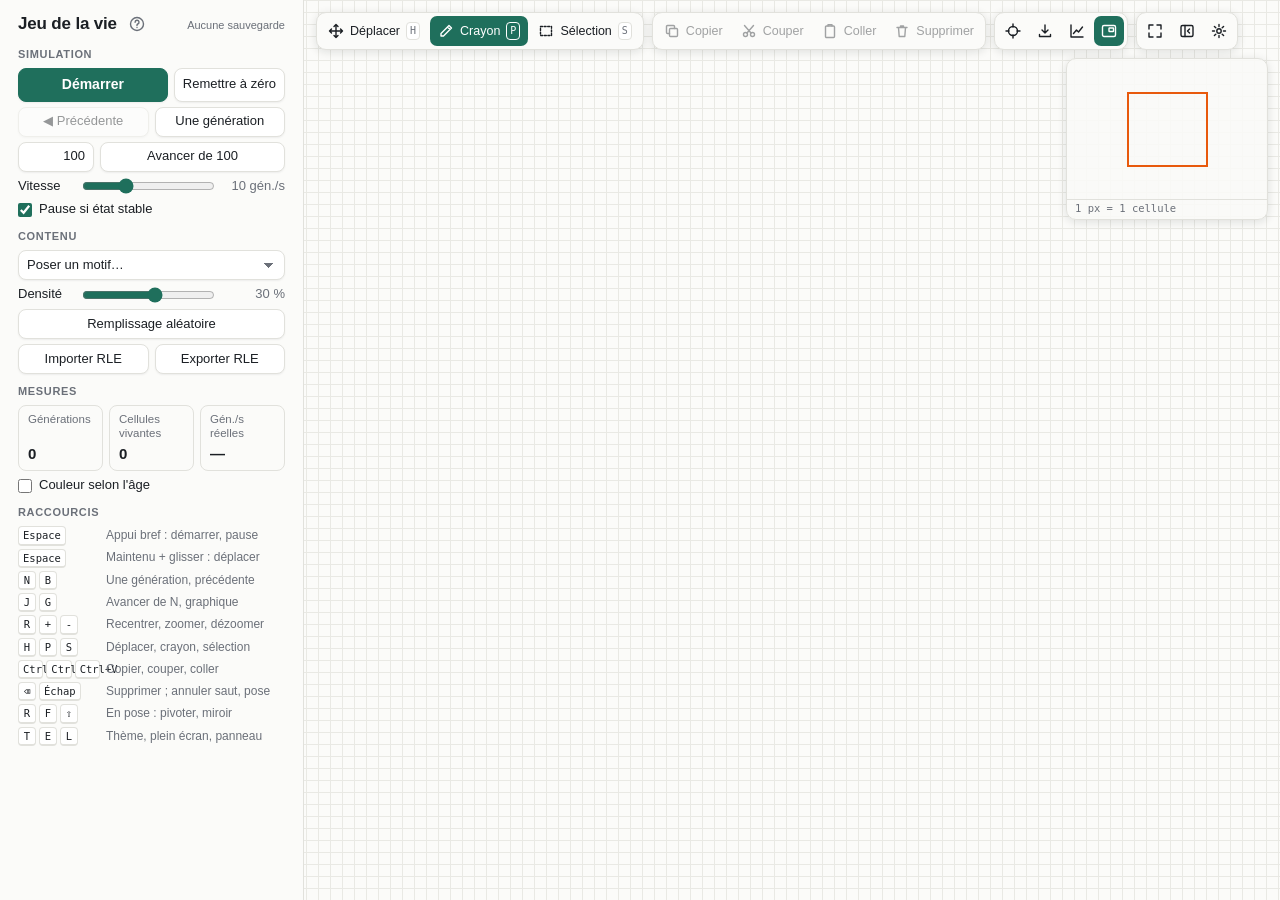
==== index.html @ c96a095a "Add files via upload" ====
<!DOCTYPE html>
<html lang="fr">
<head>
  <meta charset="utf-8">
  <meta name="viewport" content="width=device-width, initial-scale=1">
  <title>Jeu de la vie</title>
  <link rel="stylesheet" href="style.css">
  <script>
    // Thème du système avant le premier affichage ; app.js applique ensuite la préférence choisie
    document.documentElement.dataset.theme = window.matchMedia && window.matchMedia('(prefers-color-scheme: dark)').matches ? 'dark' : 'light';
  </script>
</head>
<body>
  <div class="app">
    <aside class="panel" aria-label="Panneau de contrôle">
      <header class="brand">
        <h1>Jeu de la vie</h1>
        <button id="rules-toggle" class="rules-toggle" type="button" data-action="rules" aria-expanded="false" aria-controls="rules-menu" aria-label="Règles du jeu">
          <svg viewBox="0 0 16 16" aria-hidden="true"><circle cx="8" cy="8" r="6.5"/><path d="M6.1 6.2a1.95 1.95 0 1 1 2.7 1.8c-.5.2-.8.6-.8 1.1v.5"/><path d="M8 11.4v.2"/></svg>
          <span class="rules-toggle-label">Règles du jeu</span>
        </button>
        <span id="save-indicator" class="save-indicator" aria-live="polite"></span>
      </header>

      <section class="group" aria-labelledby="h-simulation">
        <h2 id="h-simulation">Simulation</h2>
        <div class="row row-play">
          <button id="play" class="btn btn-primary" type="button" data-action="play">Démarrer</button>
          <button id="reset" class="btn" type="button">Remettre à zéro</button>
        </div>
        <div class="row">
          <button id="back" class="btn" type="button" data-action="back" aria-label="Génération précédente">◀ Précédente</button>
          <button id="step" class="btn" type="button" data-action="step">Une génération</button>
        </div>
        <div class="jump" id="jump-form">
          <label class="visually-hidden" for="jump-n">Nombre de générations N, de 1 à 10 000</label>
          <input id="jump-n" class="input" type="text" inputmode="numeric" value="100" maxlength="6" autocomplete="off" spellcheck="false" title="N : entier de 1 à 10 000">
          <button id="jump" class="btn" type="button" data-action="jump">Avancer de 100</button>
        </div>
        <div class="jump" id="jump-progress" hidden>
          <div class="progress" role="progressbar" aria-label="Progression du saut" aria-valuemin="0" aria-valuemax="100" aria-valuenow="0">
            <span id="jump-text" class="progress-text">génération 0 / 100</span>
            <span class="progress-track"><span id="jump-bar" class="progress-fill"></span></span>
          </div>
          <button id="jump-cancel" class="btn" type="button" data-action="jump-cancel">Annuler</button>
        </div>
        <div class="field">
          <label for="speed">Vitesse</label>
          <input id="speed" type="range" min="1" max="30" step="1" value="10">
          <output id="speed-value" for="speed">10 gén./s</output>
        </div>
        <label class="check"><input id="auto-pause" type="checkbox" checked> Pause si état stable</label>
      </section>

      <section class="group" aria-labelledby="h-contenu">
        <h2 id="h-contenu">Contenu</h2>
        <label class="visually-hidden" for="pattern">Motif prédéfini</label>
        <select id="pattern" class="select">
          <option value="">Poser un motif…</option>
        </select>
        <div class="field">
          <label for="density" title="Densité du remplissage aléatoire">Densité</label>
          <input id="density" type="range" min="5" max="50" step="1" value="30">
          <output id="density-value" for="density">30 %</output>
        </div>
        <button id="random" class="btn" type="button">Remplissage aléatoire</button>
        <div class="row">
          <button id="rle-import" class="btn" type="button">Importer RLE</button>
          <button id="rle-export" class="btn" type="button">Exporter RLE</button>
        </div>
      </section>

      <section class="group" aria-labelledby="h-mesures">
        <h2 id="h-mesures">Mesures</h2>
        <dl class="stats">
          <div><dt>Générations</dt><dd id="stat-generation">0</dd></div>
          <div><dt>Cellules vivantes</dt><dd id="stat-live">0</dd></div>
          <div><dt>Gén./s réelles</dt><dd id="stat-rate">—</dd></div>
        </dl>
        <label class="check"><input id="age-colors" type="checkbox"> Couleur selon l'âge</label>
      </section>

      <section class="group help" aria-labelledby="h-aide">
        <h2 id="h-aide">Raccourcis</h2>
        <ul class="keys">
          <li><span class="k"><kbd>Espace</kbd></span><span>Appui bref : démarrer, pause</span></li>
          <li><span class="k"><kbd>Espace</kbd></span><span>Maintenu + glisser : déplacer</span></li>
          <li><span class="k"><kbd>N</kbd> <kbd>B</kbd></span><span>Une génération, précédente</span></li>
          <li><span class="k"><kbd>J</kbd> <kbd>G</kbd></span><span>Avancer de N, graphique</span></li>
          <li><span class="k"><kbd>R</kbd> <kbd>+</kbd> <kbd>-</kbd></span><span>Recentrer, zoomer, dézoomer</span></li>
          <li><span class="k"><kbd>H</kbd> <kbd>P</kbd> <kbd>S</kbd></span><span>Déplacer, crayon, sélection</span></li>
          <li><span class="k"><kbd class="cmd">⌘C</kbd> <kbd class="cmd">⌘X</kbd> <kbd class="cmd">⌘V</kbd></span><span>Copier, couper, coller</span></li>
          <li><span class="k"><kbd>⌫</kbd> <kbd>Échap</kbd></span><span>Supprimer ; annuler saut, pose</span></li>
          <li><span class="k"><kbd>R</kbd> <kbd>F</kbd> <kbd>⇧</kbd></span><span>En pose : pivoter, miroir</span></li>
          <li><span class="k"><kbd>T</kbd> <kbd>E</kbd> <kbd>L</kbd></span><span>Thème, plein écran, panneau</span></li>
        </ul>
      </section>
    </aside>

    <main class="stage" id="stage">
      <canvas id="board" aria-label="Grille du jeu de la vie"></canvas>
      <canvas id="overlay" aria-hidden="true"></canvas>

      <div class="hud">
        <div class="toolbar" role="toolbar" aria-label="Outils d'édition">
          <div class="tool-group" role="group" aria-label="Outil actif">
            <button class="tool" type="button" data-tool="move" data-action="tool-move" aria-pressed="false">
              <svg viewBox="0 0 16 16" aria-hidden="true"><path d="M8 1.5v13M1.5 8h13M8 1.5 6 3.5M8 1.5l2 2M8 14.5l-2-2M8 14.5l2-2M1.5 8l2-2M1.5 8l2 2M14.5 8l-2-2M14.5 8l-2 2"/></svg>
              <span>Déplacer</span><kbd>H</kbd>
            </button>
            <button class="tool" type="button" data-tool="pencil" data-action="tool-pencil" aria-pressed="true">
              <svg viewBox="0 0 16 16" aria-hidden="true"><path d="M11 2.5 13.5 5 5.5 13H3v-2.5zM9.5 4 12 6.5"/></svg>
              <span>Crayon</span><kbd>P</kbd>
            </button>
            <button class="tool" type="button" data-tool="select" data-action="tool-select" aria-pressed="false">
              <svg viewBox="0 0 16 16" aria-hidden="true"><rect x="2.5" y="3.5" width="11" height="9" stroke-dasharray="2 1.6"/></svg>
              <span>Sélection</span><kbd>S</kbd>
            </button>
          </div>
          <div class="tool-group" role="group" aria-label="Sélection et presse-papiers">
            <button id="copy" class="tool" type="button" data-action="copy" aria-disabled="true">
              <svg viewBox="0 0 16 16" aria-hidden="true"><rect x="5.5" y="5.5" width="8" height="8" rx="1"/><path d="M10.5 5.5v-2a1 1 0 0 0-1-1h-6a1 1 0 0 0-1 1v6a1 1 0 0 0 1 1h2"/></svg>
              <span>Copier</span>
            </button>
            <button id="cut" class="tool" type="button" data-action="cut" aria-disabled="true">
              <svg viewBox="0 0 16 16" aria-hidden="true"><circle cx="4.5" cy="11.5" r="2"/><circle cx="11.5" cy="11.5" r="2"/><path d="M6 10 12.5 2.5M10 10 3.5 2.5"/></svg>
              <span>Couper</span>
            </button>
            <button id="paste" class="tool" type="button" data-action="paste" aria-disabled="true">
              <svg viewBox="0 0 16 16" aria-hidden="true"><rect x="3.5" y="3" width="9" height="11.5" rx="1"/><path d="M6 3V1.8h4V3"/></svg>
              <span>Coller</span>
            </button>
            <button id="delete" class="tool" type="button" data-action="delete" aria-disabled="true">
              <svg viewBox="0 0 16 16" aria-hidden="true"><path d="M3 4.5h10M6.5 4.5V3h3v1.5M4.5 4.5l.7 9h5.6l.7-9"/></svg>
              <span>Supprimer</span>
            </button>
          </div>
          <div class="tool-group" role="group" aria-label="Vue">
            <button id="recenter" class="tool icon" type="button" data-action="recenter" aria-label="Recentrer sur les cellules vivantes">
              <svg viewBox="0 0 16 16" aria-hidden="true"><circle cx="8" cy="8" r="4.5"/><path d="M8 1v3M8 12v3M1 8h3M12 8h3"/></svg>
            </button>
            <button id="export" class="tool icon" type="button" data-action="export" aria-label="Enregistrer l'image de la grille (PNG)">
              <svg viewBox="0 0 16 16" aria-hidden="true"><path d="M8 2v8M5 7l3 3 3-3M2.5 11.5v2h11v-2"/></svg>
            </button>
            <button id="chart-toggle" class="tool icon" type="button" data-action="chart" aria-pressed="false" aria-label="Afficher le graphique">
              <svg viewBox="0 0 16 16" aria-hidden="true"><path d="M2 2v12h12M4.5 10.5 7.5 7l2 2 4-5"/></svg>
            </button>
            <button id="minimap-toggle" class="tool icon" type="button" data-action="minimap" aria-pressed="true" aria-label="Masquer la mini-carte">
              <svg viewBox="0 0 16 16" aria-hidden="true"><rect x="1.5" y="2.5" width="13" height="11" rx="1.5"/><rect x="8" y="5" width="4.5" height="3.5" rx="0.5"/></svg>
            </button>
          </div>
          <div class="tool-group" role="group" aria-label="Fenêtre">
            <button id="fullscreen-toggle" class="tool icon" type="button" data-action="fullscreen" aria-pressed="false" aria-label="Plein écran">
              <svg viewBox="0 0 16 16" aria-hidden="true"><path d="M2 6V2h4M10 2h4v4M14 10v4h-4M6 14H2v-4"/></svg>
            </button>
            <button id="panel-toggle" class="tool icon" type="button" data-action="panel" aria-pressed="false" aria-label="Replier le panneau">
              <svg viewBox="0 0 16 16" aria-hidden="true"><rect x="2" y="2.5" width="12" height="11" rx="1.5"/><path d="M6 2.5v11M10.5 6 8.5 8l2 2"/></svg>
            </button>
            <button id="settings-open" class="tool icon" type="button" data-action="settings" aria-label="Réglages">
              <svg viewBox="0 0 16 16" aria-hidden="true"><circle cx="8" cy="8" r="2.2"/><path d="M8 1.5v2M8 12.5v2M1.5 8h2M12.5 8h2M3.4 3.4l1.4 1.4M11.2 11.2l1.4 1.4M3.4 12.6l1.4-1.4M11.2 4.8l1.4-1.4"/></svg>
            </button>
          </div>
        </div>

        <div class="placebar" id="placebar" role="toolbar" aria-label="Pose" hidden>
          <span class="placebar-label">Pose : <strong id="place-name"></strong><span class="placebar-hint"> · clic pour poser</span></span>
          <button id="rotate-cw" class="tool icon" type="button" data-action="rotate-cw" aria-label="Rotation horaire">
            <svg viewBox="0 0 16 16" aria-hidden="true"><path d="M12.5 8a4.5 4.5 0 1 1-1.3-3.2M12.5 2.3v2.9H9.6"/></svg>
          </button>
          <button id="rotate-ccw" class="tool icon" type="button" data-action="rotate-ccw" aria-label="Rotation antihoraire">
            <svg viewBox="0 0 16 16" aria-hidden="true"><path d="M3.5 8a4.5 4.5 0 1 0 1.3-3.2M3.5 2.3v2.9h2.9"/></svg>
          </button>
          <button id="mirror-h" class="tool icon" type="button" data-action="mirror-h" aria-label="Miroir horizontal, gauche ↔ droite">
            <svg viewBox="0 0 16 16" aria-hidden="true"><path d="M8 1.5v13M6 4 2.5 8 6 12zM10 4l3.5 4-3.5 4z"/></svg>
          </button>
          <button id="mirror-v" class="tool icon" type="button" data-action="mirror-v" aria-label="Miroir vertical, haut ↔ bas">
            <svg viewBox="0 0 16 16" aria-hidden="true"><path d="M1.5 8h13M4 6l4-3.5L12 6zM4 10l4 3.5 4-3.5z"/></svg>
          </button>
          <button id="place-done" class="tool" type="button" data-action="place-done"><span>Terminer</span><kbd>Échap</kbd></button>
        </div>
      </div>

      <button id="panel-handle" class="panel-handle" type="button" data-action="panel-handle" aria-label="Déplier le panneau" hidden>
        <svg viewBox="0 0 16 16" aria-hidden="true"><path d="M6 3.5 10.5 8 6 12.5"/></svg>
      </button>
      <!-- Mini-carte : canvas séparé de la grille ; un clic centre la vue, un glisser la déplace -->
      <div id="minimap" class="minimap" role="group" aria-label="Mini-carte : vue d'ensemble de la grille">
        <canvas id="minimap-canvas" aria-hidden="true"></canvas>
        <span id="minimap-scale" class="minimap-scale"></span>
      </div>
      <div id="coords" class="coords" aria-hidden="true"></div>
      <div id="age-legend" class="legend" aria-label="Légende : âge des cellules en générations" hidden>
        <span class="legend-title">Âge</span>
        <span class="legend-item"><i style="background: var(--age-1)"></i>1</span>
        <span class="legend-item"><i style="background: var(--age-2)"></i>2–3</span>
        <span class="legend-item"><i style="background: var(--age-3)"></i>4–10</span>
        <span class="legend-item"><i style="background: var(--age-4)"></i>11–50</span>
        <span class="legend-item"><i style="background: var(--age-5)"></i>&gt;&nbsp;50</span>
      </div>
      <div id="chart" class="chart" role="figure" aria-label="Graphique de la population" hidden>
        <div class="chart-head">
          <span class="chart-title">Population</span>
          <span>actuelle <strong id="chart-current">0</strong> · max <strong id="chart-max">0</strong></span>
        </div>
        <canvas id="chart-canvas" aria-hidden="true"></canvas>
        <div class="chart-foot">
          <span id="chart-range">génération 0</span>
          <span id="chart-note" class="chart-note"></span>
        </div>
      </div>
      <div id="toast" class="toast" role="status" aria-live="polite" hidden></div>
    </main>
  </div>

  <!-- Règles du jeu : menu déroulant ouvert par le bouton « ? » du panneau ; la simulation continue derrière -->
  <section id="rules-menu" class="rules-menu" aria-labelledby="rules-title" tabindex="-1" hidden>
    <header class="rules-head">
      <h2 id="rules-title">Règles du jeu</h2>
      <button id="rules-close" class="dialog-close" type="button" aria-label="Fermer les règles du jeu" title="Fermer (Échap)">×</button>
    </header>
    <p>Le jeu de la vie est un « jeu à zéro joueur » imaginé en 1970 par le mathématicien britannique John Horton Conway : on choisit une configuration de départ, puis on la regarde évoluer, sans plus intervenir.</p>
    <h3>La grille</h3>
    <ul>
      <li>Chaque case, ou <strong>cellule</strong>, est vivante ou morte. Ici, la grille est sans limite.</li>
      <li>Chaque cellule a <strong>huit voisines</strong> : les cases qui la touchent par un côté ou par un coin.</li>
    </ul>
    <h3>À chaque génération</h3>
    <p>Toutes les cellules changent en même temps, selon le nombre de leurs voisines vivantes :</p>
    <ol>
      <li><strong>Naissance</strong> : une cellule morte qui a exactement 3 voisines vivantes devient vivante.</li>
      <li><strong>Survie</strong> : une cellule vivante qui a 2 ou 3 voisines vivantes reste vivante.</li>
      <li><strong>Mort</strong> : dans tous les autres cas, la cellule meurt ou reste morte, par isolement (0 ou 1 voisine) ou par surpopulation (4 voisines ou plus).</li>
    </ol>
    <p>On note cette règle <strong>B3/S23</strong> : naissance (<em>birth</em>) avec 3 voisines, survie avec 2 ou 3. C'est la seule acceptée à l'import RLE.</p>
    <h3>Ce que l'on observe</h3>
    <ul>
      <li><strong>Structures stables</strong> : le bloc, carré de 2 × 2, ne change jamais.</li>
      <li><strong>Oscillateurs</strong> : le clignotant, trois cellules en ligne, alterne entre deux formes ; le pulsar revient à sa forme toutes les 3 générations.</li>
      <li><strong>Vaisseaux</strong> : le planeur se reconstitue une case plus loin en diagonale toutes les 4 générations.</li>
      <li><strong>Canons</strong> : le canon à planeurs de Gosper émet un nouveau planeur toutes les 30 générations, sans fin.</li>
    </ul>
    <h3>Pour aller plus loin</h3>
    <ul class="rules-links">
      <li><a href="https://fr.wikipedia.org/wiki/Jeu_de_la_vie" target="_blank" rel="noopener noreferrer">Jeu de la vie, sur Wikipédia</a><span class="visually-hidden"> (nouvel onglet)</span></li>
      <li><a href="https://en.wikipedia.org/wiki/Conway%27s_Game_of_Life" target="_blank" rel="noopener noreferrer" hreflang="en">Conway's Game of Life, sur Wikipédia en anglais</a><span class="visually-hidden"> (nouvel onglet)</span></li>
    </ul>
  </section>

  <!-- Légende des boutons (une seule à la fois), remplie et placée par app.js -->
  <div id="tooltip" class="tooltip" role="tooltip" hidden></div>

  <dialog id="settings-dialog" class="dialog" aria-labelledby="settings-title">
    <form method="dialog" class="dialog-inner">
      <header class="dialog-head">
        <h2 id="settings-title">Réglages</h2>
        <button class="dialog-close" value="close" aria-label="Fermer" title="Fermer (Échap)">×</button>
      </header>
      <fieldset class="setting">
        <legend>Thème</legend>
        <div class="segmented" role="radiogroup" aria-label="Thème">
          <label><input type="radio" name="theme" value="auto"> Auto</label>
          <label><input type="radio" name="theme" value="light"> Clair</label>
          <label><input type="radio" name="theme" value="dark"> Sombre</label>
        </div>
        <p class="dialog-hint">Auto suit le réglage clair ou sombre du Mac. Raccourci : T.</p>
      </fieldset>
      <fieldset class="setting">
        <legend>Sauvegarde automatique</legend>
        <p id="settings-save-status" class="save-status"></p>
        <p class="dialog-hint">La grille, la vue et les réglages sont enregistrés dans ce navigateur et retrouvés à la prochaine ouverture. Le compteur, l'historique, le graphique, la sélection et le presse-papiers ne le sont pas.</p>
        <div class="dialog-actions start" id="forget-row">
          <button id="forget-save" class="btn" type="button">Oublier la sauvegarde</button>
        </div>
        <div class="confirm" id="forget-confirm" hidden>
          <span>Supprimer la sauvegarde ? La grille et les réglages en cours ne changent pas.</span>
          <span class="confirm-actions">
            <button id="forget-no" class="btn" type="button">Annuler</button>
            <button id="forget-yes" class="btn btn-danger" type="button">Oublier</button>
          </span>
        </div>
      </fieldset>
    </form>
  </dialog>

  <dialog id="rle-dialog" class="dialog" aria-labelledby="rle-title">
    <form method="dialog" class="dialog-inner">
      <header class="dialog-head">
        <h2 id="rle-title">Importer un motif RLE</h2>
        <button class="dialog-close" value="close" aria-label="Fermer" title="Fermer (Échap)">×</button>
      </header>
      <section id="rle-import-pane">
        <p class="dialog-hint">Collez un motif au format RLE, par exemple copié depuis LifeWiki. Seule la règle B3/S23 est acceptée.</p>
        <label class="visually-hidden" for="rle-input">Texte RLE à importer</label>
        <textarea id="rle-input" rows="10" spellcheck="false" autocomplete="off" placeholder="x = 3, y = 3, rule = B3/S23&#10;bo$2bo$3o!"></textarea>
        <p id="rle-error" class="dialog-error" role="alert"></p>
        <div class="dialog-actions">
          <button id="rle-import-btn" class="btn btn-primary" type="button">Importer</button>
        </div>
      </section>
      <section id="rle-export-pane" hidden>
        <p id="rle-export-info" class="dialog-hint"></p>
        <label class="visually-hidden" for="rle-output">Texte RLE exporté</label>
        <textarea id="rle-output" rows="10" spellcheck="false" readonly></textarea>
        <p id="rle-copy-status" class="dialog-status" role="status"></p>
        <div class="dialog-actions">
          <button id="rle-copy" class="btn" type="button">Copier</button>
          <button id="rle-download" class="btn btn-primary" type="button">Télécharger .rle</button>
        </div>
      </section>
    </form>
  </dialog>

  <!-- Scripts classiques (pas de modules) : fonctionne en ouvrant le fichier directement -->
  <script src="src/engine.js"></script>
  <script src="src/patterns.js"></script>
  <script src="src/camera.js"></script>
  <script src="src/transform.js"></script>
  <script src="src/rle.js"></script>
  <script src="src/tools.js"></script>
  <script src="src/ages.js"></script>
  <script src="src/history.js"></script>
  <script src="src/detection.js"></script>
  <script src="src/sampling.js"></script>
  <script src="src/theme.js"></script>
  <script src="src/persistence.js"></script>
  <script src="src/saveScheduler.js"></script>
  <script src="src/fullscreen.js"></script>
  <script src="src/controller.js"></script>
  <script src="src/renderer.js"></script>
  <script src="src/minimap.js"></script>
  <script src="src/tooltips.js"></script>
  <script src="src/touch.js"></script>
  <script src="src/app.js"></script>
</body>
</html>
---- style.css ----
/* Thème clair par défaut ; voir :root[data-theme="dark"] plus bas */
:root {
  color-scheme: light dark;
  --bg: #efefeb;
  --panel: #fbfbf9;
  --text: #1b1f24;
  --muted: #6b7079;
  --border: #e1e1dc;
  --btn: #ffffff;
  --btn-hover: #f2f2ee;
  --accent: #1f6f5c;
  --accent-hover: #195c4c;
  --accent-text: #ffffff;
  --focus: #2f8f76;
  --danger: #b42318;
  /* Couleurs du canvas, lues par app.js */
  --cell-dead: #fbfbf9;
  --cell-live: #1d2a33;
  --grid-line: #e9e9e4;
  --select: #1f6f5c;
  --select-text: #ffffff;
  --preview: #1f6f5c;
  /* Tranches d'âge : 1 | 2-3 | 4-10 | 11-50 | plus de 50 ; la plus ancienne reprend la couleur normale */
  --age-1: #f59f00;
  --age-2: #e8590c;
  --age-3: #d6336c;
  --age-4: #7048e8;
  --age-5: #1d2a33;
  --chart-line: #1f6f5c;
  --chart-fill: rgba(31, 111, 92, 0.16);
  --chart-axis: #d9d9d3;
  --shadow: 0 1px 2px rgba(20, 24, 28, 0.06);
  --float-shadow: 0 2px 10px rgba(20, 24, 28, 0.12);
  /* Mini-carte (cellules et rectangle de la vue lus par app.js) et légendes des boutons */
  --minimap-bg: rgba(251, 251, 249, 0.86);
  --minimap-cell: #1d2a33;
  --minimap-view: #e8590c;
  --tooltip-bg: #1b1f24;
  --tooltip-text: #f4f5f6;
  --tooltip-muted: #b4b9c0;
  --tooltip-border: #1b1f24;
  --tooltip-key: rgba(255, 255, 255, 0.12);
}

/* Thème sombre : choisi dans les Réglages, ou système sombre en mode Auto (attribut posé par la page) */
:root[data-theme="dark"] {
  color-scheme: dark;
  --bg: #0c0e11;
  --panel: #14171b;
  --text: #e6e8eb;
  --muted: #8d949e;
  --border: #252930;
  --btn: #1b1f25;
  --btn-hover: #22272e;
  --accent: #4fc79c;
  --accent-hover: #63d6ab;
  --accent-text: #08130f;
  --focus: #63d6ab;
  --danger: #f97066;
  --cell-dead: #0f1215;
  --cell-live: #7ee2bd;
  --grid-line: #1b1f25;
  --select: #f5c451;
  --select-text: #1b1f24;
  --preview: #f5c451;
  --age-1: #ffe066;
  --age-2: #ff922b;
  --age-3: #f06595;
  --age-4: #9775fa;
  --age-5: #7ee2bd;
  --chart-line: #4fc79c;
  --chart-fill: rgba(79, 199, 156, 0.18);
  --chart-axis: #2c3139;
  --shadow: none;
  --float-shadow: 0 2px 12px rgba(0, 0, 0, 0.45);
  --minimap-bg: rgba(20, 23, 27, 0.86);
  --minimap-cell: #7ee2bd;
  --minimap-view: #f5c451;
  --tooltip-bg: #2a2f37;
  --tooltip-text: #e6e8eb;
  --tooltip-muted: #9aa1ab;
  --tooltip-border: #3a404a;
  --tooltip-key: rgba(255, 255, 255, 0.08);
}

:root[data-theme="light"] { color-scheme: light; }

* { box-sizing: border-box; }

/* L'attribut hidden masque toujours, même sur un élément qui reçoit un display */
[hidden] { display: none !important; }

html, body {
  height: 100%;
  margin: 0;
}

body {
  background: var(--bg);
  color: var(--text);
  font: 14px/1.45 -apple-system, BlinkMacSystemFont, "Segoe UI", Roboto, sans-serif;
  -webkit-font-smoothing: antialiased;
  overflow: hidden;
}

.app {
  display: flex;
  height: 100vh;
  height: 100dvh;
}

/* Panneau de contrôle : tient sans défilement dans 760 px de haut */
.panel {
  flex: 0 0 304px;
  display: flex;
  flex-direction: column;
  gap: 10px;
  padding: 12px 18px;
  background: var(--panel);
  border-right: 1px solid var(--border);
  overflow-y: auto;
}

.brand {
  display: flex;
  align-items: baseline;
  justify-content: space-between;
  gap: 8px;
  min-width: 0;
}

/* Indicateur de sauvegarde, en très petit à côté du titre */
.save-indicator {
  font-size: 11px;
  color: var(--muted);
  white-space: nowrap;
  overflow: hidden;
  text-overflow: ellipsis;
}

.save-indicator.is-problem { color: var(--danger); }

/* Bouton « Règles du jeu », juste après le titre : icône seule dans le panneau étroit */
.rules-toggle {
  align-self: center;
  margin-right: auto;
  display: inline-flex;
  align-items: center;
  gap: 5px;
  height: 24px;
  padding: 0 4px;
  border: 0;
  border-radius: 6px;
  background: transparent;
  color: var(--muted);
  font: inherit;
  font-size: 12.5px;
  cursor: pointer;
  flex: none;
}

.rules-toggle:hover { background: var(--btn-hover); color: var(--text); }
.rules-toggle[aria-expanded="true"] { color: var(--accent); }
.rules-toggle:focus-visible { outline: 2px solid var(--focus); outline-offset: 2px; }

.rules-toggle svg {
  width: 16px;
  height: 16px;
  fill: none;
  stroke: currentColor;
  stroke-width: 1.4;
  stroke-linecap: round;
  stroke-linejoin: round;
}

.rules-toggle-label { display: none; }

/* Menu déroulant des règles : placé sous le bouton par app.js, défile s'il est plus haut que l'écran */
.rules-menu {
  position: fixed;
  left: 0;
  top: 0;
  z-index: 900;
  width: min(380px, calc(100vw - 12px));
  overflow-y: auto;
  padding: 12px 16px 14px;
  border: 1px solid var(--border);
  border-radius: 12px;
  background: var(--panel);
  color: var(--text);
  box-shadow: 0 12px 40px rgba(0, 0, 0, 0.25);
  font-size: 13px;
  line-height: 1.5;
  overscroll-behavior: contain;
}

.rules-menu[hidden] { display: none; }
.rules-menu:focus { outline: none; }

/* En-tête fixé en haut du menu : le bouton × reste visible quand on fait défiler les règles */
.rules-head {
  position: sticky;
  top: -12px;
  z-index: 1;
  display: flex;
  align-items: center;
  justify-content: space-between;
  margin: -12px 0 4px;
  padding-top: 12px;
  background: var(--panel);
}

.rules-head h2 {
  margin: 0;
  font-size: 16px;
  font-weight: 650;
}

.rules-menu h3 {
  margin: 12px 0 4px;
  font-size: 11px;
  font-weight: 600;
  letter-spacing: 0.06em;
  text-transform: uppercase;
  color: var(--muted);
}

.rules-menu p { margin: 4px 0; }
.rules-menu ul, .rules-menu ol { margin: 4px 0; padding-left: 20px; }
.rules-menu li { margin: 2px 0; }
.rules-menu a { color: var(--accent); }
.rules-links a::after { content: " ↗"; }

.brand h1 {
  margin: 0;
  font-size: 17px;
  font-weight: 650;
  letter-spacing: -0.01em;
}

.group {
  display: flex;
  flex-direction: column;
  gap: 5px;
}

.group h2 {
  margin: 0;
  font-size: 11px;
  font-weight: 600;
  letter-spacing: 0.06em;
  text-transform: uppercase;
  color: var(--muted);
}

.row {
  display: grid;
  grid-template-columns: 1fr 1fr;
  gap: 6px;
}

/* Démarrer prend la place restante à côté de « Remettre à zéro » */
.row-play { grid-template-columns: 1fr auto; }

.btn, .select, .input {
  width: 100%;
  min-height: 30px;
  padding: 4px 8px;
  border: 1px solid var(--border);
  border-radius: 8px;
  background: var(--btn);
  color: var(--text);
  font: inherit;
  font-size: 13px;
  box-shadow: var(--shadow);
  cursor: pointer;
  transition: background-color 0.12s, border-color 0.12s;
}

/* :where() ne compte pas dans la priorité : un bouton enfoncé survolé garde sa propre couleur */
.btn:hover:where(:not(:disabled):not([aria-disabled="true"])), .select:hover { background: var(--btn-hover); }
.btn:disabled, .btn[aria-disabled="true"] { opacity: 0.45; cursor: default; }

.btn-primary {
  min-height: 34px;
  background: var(--accent);
  border-color: var(--accent);
  color: var(--accent-text);
  font-weight: 600;
  font-size: 14px;
}

.btn-primary:hover:where(:not(:disabled):not([aria-disabled="true"])) { background: var(--accent-hover); }

/* Bouton en mode « Pause » : contour plutôt que plein */
#play[aria-pressed="true"] {
  background: transparent;
  color: var(--accent);
}

#play[aria-pressed="true"]:hover { background: var(--btn-hover); }

.btn:focus-visible, .select:focus-visible, .tool:focus-visible, input[type="range"]:focus-visible,
textarea:focus-visible, .input:focus-visible, .check input:focus-visible {
  outline: 2px solid var(--focus);
  outline-offset: 2px;
}

.select {
  appearance: none;
  -webkit-appearance: none;
  padding-right: 28px;
  background-image: linear-gradient(45deg, transparent 50%, var(--muted) 50%),
    linear-gradient(135deg, var(--muted) 50%, transparent 50%);
  background-position: calc(100% - 15px) 50%, calc(100% - 10px) 50%;
  background-size: 5px 5px;
  background-repeat: no-repeat;
}

/* Saut de N générations : champ N et bouton, ou progression et Annuler */
.jump {
  display: grid;
  grid-template-columns: 76px 1fr;
  gap: 6px;
}

#jump-progress { grid-template-columns: 1fr auto; align-items: center; }
.jump[hidden] { display: none; }

.input {
  cursor: text;
  text-align: right;
  font-variant-numeric: tabular-nums;
}

.progress {
  display: flex;
  flex-direction: column;
  gap: 3px;
  min-width: 0;
}

.progress-text {
  font-size: 12px;
  color: var(--muted);
  font-variant-numeric: tabular-nums;
  white-space: nowrap;
}

.progress-track {
  height: 5px;
  border-radius: 3px;
  background: var(--border);
  overflow: hidden;
}

.progress-fill {
  display: block;
  height: 100%;
  width: 0;
  background: var(--accent);
}

.check {
  display: flex;
  align-items: center;
  gap: 7px;
  font-size: 13px;
  cursor: pointer;
}

.check input {
  margin: 0;
  width: 14px;
  height: 14px;
  accent-color: var(--accent);
}

/* Réglage sur une ligne : libellé, curseur, valeur */
.field {
  display: grid;
  grid-template-columns: 56px 1fr 62px;
  align-items: center;
  gap: 8px;
  font-size: 13px;
}

.field output {
  color: var(--muted);
  text-align: right;
  font-variant-numeric: tabular-nums;
}

input[type="range"] {
  width: 100%;
  margin: 0;
  accent-color: var(--accent);
}

/* Mesures : trois tuiles côte à côte */
.stats {
  margin: 0;
  display: grid;
  grid-template-columns: repeat(3, 1fr);
  gap: 6px;
}

.stats div {
  display: flex;
  flex-direction: column;
  justify-content: space-between;
  gap: 2px;
  padding: 6px 9px;
  border: 1px solid var(--border);
  border-radius: 8px;
  min-width: 0;
}

.stats dt {
  color: var(--muted);
  font-size: 11.5px;
  line-height: 1.25;
}

.stats dd {
  margin: 0;
  font-size: 15px;
  font-weight: 600;
  font-variant-numeric: tabular-nums;
  overflow: hidden;
  text-overflow: ellipsis;
  white-space: nowrap;
}

/* Récapitulatif des raccourcis */
.keys {
  list-style: none;
  margin: 0;
  padding: 0;
  display: grid;
  gap: 3px;
  font-size: 12px;
  color: var(--muted);
}

.keys li {
  display: grid;
  grid-template-columns: 82px 1fr;
  align-items: center;
  gap: 6px;
}

.keys .k {
  display: flex;
  align-items: center;
  gap: 3px;
  white-space: nowrap;
}

kbd {
  display: inline-block;
  min-width: 18px;
  padding: 0 4px;
  border: 1px solid var(--border);
  border-bottom-width: 2px;
  border-radius: 4px;
  background: var(--btn);
  color: var(--text);
  font: 10.5px/1.55 ui-monospace, Menlo, monospace;
  text-align: center;
}

/* Panneau replié : la grille prend toute la largeur */
.app.panel-collapsed .panel { display: none; }

/* Poignée discrète pour rouvrir le panneau replié */
.panel-handle {
  position: absolute;
  left: 0;
  top: 50%;
  transform: translateY(-50%);
  width: 18px;
  height: 56px;
  padding: 0;
  border: 1px solid var(--border);
  border-left: 0;
  border-radius: 0 8px 8px 0;
  background: var(--panel);
  color: var(--muted);
  box-shadow: var(--float-shadow);
  cursor: pointer;
}

.panel-handle:hover { color: var(--text); }
.panel-handle[hidden] { display: none; }

.panel-handle svg {
  width: 14px;
  height: 14px;
  fill: none;
  stroke: currentColor;
  stroke-width: 1.6;
  stroke-linecap: round;
  stroke-linejoin: round;
}

/* Zone de dessin */
.stage {
  position: relative;
  flex: 1 1 auto;
  min-width: 0;
  overflow: hidden;
}

#board, #overlay {
  position: absolute;
  inset: 0;
  width: 100%;
  height: 100%;
  display: block;
}

#board {
  touch-action: none;
  user-select: none;
  -webkit-user-select: none;
  -webkit-touch-callout: none;
  cursor: crosshair;
}

/* Calque d'édition : ne reçoit aucun événement */
#overlay { pointer-events: none; }

/* Le curseur reflète l'outil effectif */
#board[data-cursor="move"] { cursor: grab; }
#board[data-cursor="grabbing"] { cursor: grabbing; }
#board[data-cursor="select"] { cursor: crosshair; }
#board[data-cursor="place"] { cursor: copy; }
#board[data-cursor="pencil"] {
  cursor: url("data:image/svg+xml;utf8,<svg xmlns='http://www.w3.org/2000/svg' width='24' height='24' viewBox='0 0 24 24'><path d='M3 21l1.6-5.4L16.2 4l3.8 3.8L8.4 19.4z' fill='white' stroke='black' stroke-width='1.4' stroke-linejoin='round'/><path d='M13.6 6.6l3.8 3.8' stroke='black' stroke-width='1.4'/></svg>") 3 21, crosshair;
}

/* Barres flottantes en haut à gauche du canvas */
.hud {
  position: absolute;
  top: 12px;
  left: 12px;
  right: 12px;
  display: flex;
  flex-direction: column;
  align-items: flex-start;
  gap: 8px;
  pointer-events: none;
}

.toolbar {
  display: flex;
  flex-wrap: wrap;
  gap: 8px;
}

.tool-group, .placebar {
  display: flex;
  align-items: center;
  gap: 2px;
  padding: 3px;
  border: 1px solid var(--border);
  border-radius: 10px;
  background: var(--panel);
  box-shadow: var(--float-shadow);
  pointer-events: auto;
}

.placebar[hidden] { display: none; }

.tool {
  display: inline-flex;
  align-items: center;
  gap: 6px;
  height: 30px;
  padding: 0 8px;
  border: 0;
  border-radius: 7px;
  background: transparent;
  color: var(--text);
  font: inherit;
  font-size: 12.5px;
  cursor: pointer;
  white-space: nowrap;
}

.tool.icon { width: 30px; padding: 0; justify-content: center; }
.tool:hover:where(:not(:disabled):not([aria-disabled="true"])) { background: var(--btn-hover); }
.tool:disabled, .tool[aria-disabled="true"] { opacity: 0.4; cursor: default; }

.tool svg {
  width: 16px;
  height: 16px;
  fill: none;
  stroke: currentColor;
  stroke-width: 1.4;
  stroke-linecap: round;
  stroke-linejoin: round;
  flex: none;
}

.tool kbd {
  min-width: 0;
  padding: 0 3px;
  font-size: 10px;
  color: var(--muted);
  border-bottom-width: 1px;
}

/* Outil actif clairement visible */
.tool[aria-pressed="true"] {
  background: var(--accent);
  color: var(--accent-text);
}

.tool[aria-pressed="true"]:hover { background: var(--accent-hover); }

.tool[aria-pressed="true"] kbd {
  background: transparent;
  border-color: currentColor;
  color: inherit;
}

.placebar { padding-left: 10px; }

.placebar-label {
  margin-right: 4px;
  font-size: 12.5px;
  white-space: nowrap;
}

.placebar-hint { color: var(--muted); }

/* Coordonnées de la cellule survolée */
.coords {
  position: absolute;
  left: 12px;
  bottom: 12px;
  padding: 2px 8px;
  border: 1px solid var(--border);
  border-radius: 6px;
  background: var(--panel);
  color: var(--muted);
  font: 12px/1.6 ui-monospace, Menlo, monospace;
  font-variant-numeric: tabular-nums;
  pointer-events: none;
}

.coords:empty { display: none; }

/* Légende des âges, en bas à gauche ; les coordonnées passent au-dessus */
.legend {
  position: absolute;
  left: 12px;
  bottom: 12px;
  display: flex;
  align-items: center;
  gap: 8px;
  padding: 4px 9px;
  border: 1px solid var(--border);
  border-radius: 8px;
  background: var(--panel);
  color: var(--muted);
  font-size: 11.5px;
  pointer-events: none;
}

.legend[hidden] { display: none; }
.legend-title { color: var(--text); font-weight: 600; }
.legend-item { display: inline-flex; align-items: center; gap: 4px; white-space: nowrap; }
.legend-item i { width: 10px; height: 10px; border-radius: 2px; }
.stage.has-legend .coords { bottom: 46px; }

/* Graphique de population, en bas à droite */
.chart {
  position: absolute;
  right: 12px;
  bottom: 12px;
  width: min(340px, calc(100% - 24px));
  padding: 8px 10px 6px;
  border: 1px solid var(--border);
  border-radius: 10px;
  background: var(--panel);
  box-shadow: var(--float-shadow);
  font-size: 12px;
  color: var(--muted);
  pointer-events: none;
}

.chart[hidden] { display: none; }

.chart-head, .chart-foot {
  display: flex;
  justify-content: space-between;
  gap: 8px;
  font-variant-numeric: tabular-nums;
}

.chart-title { color: var(--text); font-weight: 600; }
.chart-head strong { color: var(--text); font-weight: 600; }
.chart-note { color: var(--danger); }

#chart-canvas {
  display: block;
  width: 100%;
  height: 110px;
  margin: 4px 0 2px;
}

.stage.has-chart .toast { bottom: 178px; }

/* Message non bloquant */
.toast {
  position: absolute;
  left: 0;
  right: 0;
  bottom: 20px;
  margin: 0 auto;
  width: max-content;
  max-width: min(560px, calc(100% - 32px));
  padding: 10px 14px;
  border: 1px solid var(--border);
  border-radius: 10px;
  background: var(--panel);
  color: var(--text);
  font-size: 13px;
  box-shadow: 0 6px 24px rgba(0, 0, 0, 0.18);
  cursor: pointer;
}

.toast[hidden] { display: none; }

/* Mini-carte, en haut à droite de la grille ; sa hauteur exacte est réglée par app.js sous les barres */
.minimap {
  position: absolute;
  top: 58px;
  right: 12px;
  width: 202px;
  border: 1px solid var(--border);
  border-radius: 10px;
  background: var(--minimap-bg);
  box-shadow: var(--float-shadow);
  overflow: hidden;
  touch-action: none;
  user-select: none;
  -webkit-user-select: none;
  -webkit-touch-callout: none;
}

.minimap[hidden] { display: none; }

#minimap-canvas {
  display: block;
  width: 200px;
  height: 140px;
  cursor: pointer;
}

.minimap.is-dragging #minimap-canvas { cursor: grabbing; }

/* Échelle de la carte, en texte discret */
.minimap-scale {
  display: block;
  padding: 1px 8px 2px;
  border-top: 1px solid var(--border);
  color: var(--muted);
  font: 10.5px/1.5 ui-monospace, Menlo, monospace;
  font-variant-numeric: tabular-nums;
  white-space: nowrap;
  overflow: hidden;
  text-overflow: ellipsis;
}

/* Légende d'un bouton : nom de l'action, raccourci en touche, raison si désactivé */
.tooltip {
  position: fixed;
  left: 0;
  top: 0;
  z-index: 1000;
  max-width: min(320px, calc(100vw - 12px));
  padding: 5px 8px;
  border: 1px solid var(--tooltip-border);
  border-radius: 7px;
  background: var(--tooltip-bg);
  color: var(--tooltip-text);
  box-shadow: 0 4px 14px rgba(0, 0, 0, 0.22);
  font-size: 12.5px;
  line-height: 1.4;
  pointer-events: none;
}

.tooltip[hidden] { display: none; }

.tooltip-row {
  display: flex;
  align-items: center;
  justify-content: space-between;
  gap: 10px;
}

.tooltip-keys {
  display: inline-flex;
  gap: 3px;
  flex: none;
}

.tooltip kbd {
  min-width: 18px;
  border-color: rgba(255, 255, 255, 0.22);
  background: var(--tooltip-key);
  color: var(--tooltip-text);
}

.tooltip-detail { margin-top: 2px; color: var(--tooltip-muted); }
.tooltip-reason { margin-top: 2px; color: var(--tooltip-muted); font-style: italic; }

/* Fenêtre de dialogue RLE */
.dialog {
  width: min(560px, calc(100vw - 32px));
  padding: 0;
  border: 1px solid var(--border);
  border-radius: 12px;
  background: var(--panel);
  color: var(--text);
  box-shadow: 0 12px 40px rgba(0, 0, 0, 0.25);
}

.dialog::backdrop { background: rgba(10, 12, 14, 0.4); }

.dialog-inner {
  display: flex;
  flex-direction: column;
  gap: 10px;
  padding: 16px 18px 18px;
}

.dialog-head {
  display: flex;
  align-items: center;
  justify-content: space-between;
}

.dialog-head h2 {
  margin: 0;
  font-size: 16px;
  font-weight: 650;
}

.dialog-close {
  width: 28px;
  height: 28px;
  border: 0;
  border-radius: 6px;
  background: transparent;
  color: var(--muted);
  font-size: 20px;
  line-height: 1;
  cursor: pointer;
}

.dialog-close:hover { background: var(--btn-hover); color: var(--text); }

.dialog section { display: flex; flex-direction: column; gap: 10px; }
.dialog section[hidden] { display: none; }

.dialog-hint, .dialog-error, .dialog-status {
  margin: 0;
  font-size: 13px;
  color: var(--muted);
}

.dialog-error { color: var(--danger); }
.dialog-error:empty, .dialog-status:empty { display: none; }

.dialog textarea {
  width: 100%;
  min-height: 190px;
  padding: 10px;
  border: 1px solid var(--border);
  border-radius: 8px;
  background: var(--btn);
  color: var(--text);
  font: 12.5px/1.45 ui-monospace, Menlo, monospace;
  resize: vertical;
}

.dialog-actions {
  display: flex;
  justify-content: flex-end;
  gap: 8px;
}

.dialog-actions .btn { width: auto; padding: 5px 14px; }
.dialog-actions.start { justify-content: flex-start; }

/* Fenêtre Réglages */
.setting {
  margin: 0;
  padding: 0;
  border: 0;
  display: flex;
  flex-direction: column;
  gap: 8px;
}

.setting + .setting {
  padding-top: 12px;
  border-top: 1px solid var(--border);
}

.setting legend {
  padding: 0;
  margin-bottom: 8px;
  font-size: 11px;
  font-weight: 600;
  letter-spacing: 0.06em;
  text-transform: uppercase;
  color: var(--muted);
}

.segmented {
  display: inline-grid;
  grid-template-columns: repeat(3, auto);
  align-self: flex-start;
  border: 1px solid var(--border);
  border-radius: 8px;
  overflow: hidden;
}

.segmented label {
  position: relative;
  padding: 6px 16px;
  font-size: 13px;
  cursor: pointer;
  background: var(--btn);
}

.segmented label + label { border-left: 1px solid var(--border); }

.segmented input {
  position: absolute;
  opacity: 0;
  pointer-events: none;
}

.segmented label:has(input:checked) {
  background: var(--accent);
  color: var(--accent-text);
  font-weight: 600;
}

.segmented label:has(input:focus-visible) {
  outline: 2px solid var(--focus);
  outline-offset: -2px;
}

.save-status {
  margin: 0;
  font-size: 14px;
  font-weight: 600;
}

.save-status.is-problem { color: var(--danger); }

.confirm {
  display: flex;
  flex-wrap: wrap;
  align-items: center;
  justify-content: space-between;
  gap: 8px;
  padding: 10px 12px;
  border: 1px solid var(--danger);
  border-radius: 8px;
  font-size: 13px;
}

.confirm[hidden] { display: none; }
.confirm-actions { display: flex; gap: 8px; }
.confirm .btn { width: auto; padding: 5px 14px; }

.btn-danger {
  background: var(--danger);
  border-color: var(--danger);
  color: #ffffff;
  font-weight: 600;
}

.visually-hidden {
  position: absolute;
  width: 1px;
  height: 1px;
  overflow: hidden;
  clip: rect(0 0 0 0);
  white-space: nowrap;
}

/* Écran tactile : pas de double toucher pour zoomer la page, pas de sélection ni de menu d'appui long sur les boutons */
button, select, input, label, textarea { touch-action: manipulation; }
button { -webkit-tap-highlight-color: transparent; }
.hud, .panel-handle, .panel button {
  user-select: none;
  -webkit-user-select: none;
  -webkit-touch-callout: none;
}

/* Doigt comme pointeur principal (téléphone, tablette) : cibles de 40 px, champs en 16 px pour que
   Safari sur iPhone ne zoome pas la page au toucher, pas de liste de raccourcis clavier */
@media (pointer: coarse) {
  .rules-toggle { height: 36px; padding: 0 8px; }
  .tool { height: 40px; min-width: 40px; justify-content: center; }
  .tool.icon { width: 40px; }
  .btn { min-height: 40px; }
  .btn-primary { min-height: 42px; }
  .input, .select, .dialog textarea { font-size: 16px; }
  .panel-handle { width: 28px; height: 72px; }
  .dialog-close { width: 40px; height: 40px; }
}

@media (hover: none) and (pointer: coarse) {
  .help { display: none; }
}

/* Petit écran (téléphone en portrait ou en paysage) : mini-carte et graphique plus compacts,
   libellés des outils masqués ; la taille du canvas de la mini-carte est relue par app.js */
@media (max-width: 720px), (max-height: 500px) {
  /* Le titre et le bouton des règles restent en haut quand le panneau défile */
  .brand {
    position: sticky;
    top: -12px;
    z-index: 1;
    margin-top: -12px;
    padding-top: 12px;
    background: var(--panel);
  }
  .minimap { width: 142px; }
  #minimap-canvas { width: 140px; height: 98px; }
  .minimap-scale { padding: 0 6px 1px; font-size: 9.5px; }
  #chart-canvas { height: 56px; }
  .stage.has-chart .toast { bottom: 128px; }
  .tool:not(#place-done) span, .tool kbd, .placebar-hint { display: none; }
  .tool { padding: 0 7px; }
}

/* Fenêtre étroite : panneau au-dessus de la grille, libellés des outils masqués */
@media (max-width: 720px) {
  .rules-toggle-label { display: inline; }
  .app { flex-direction: column; }
  .panel {
    flex: 0 0 auto;
    max-height: 45vh;
    border-right: 0;
    border-bottom: 1px solid var(--border);
  }
  .tool:not(#place-done) span, .tool kbd, .placebar-hint { display: none; }
  .tool { padding: 0 7px; }
}
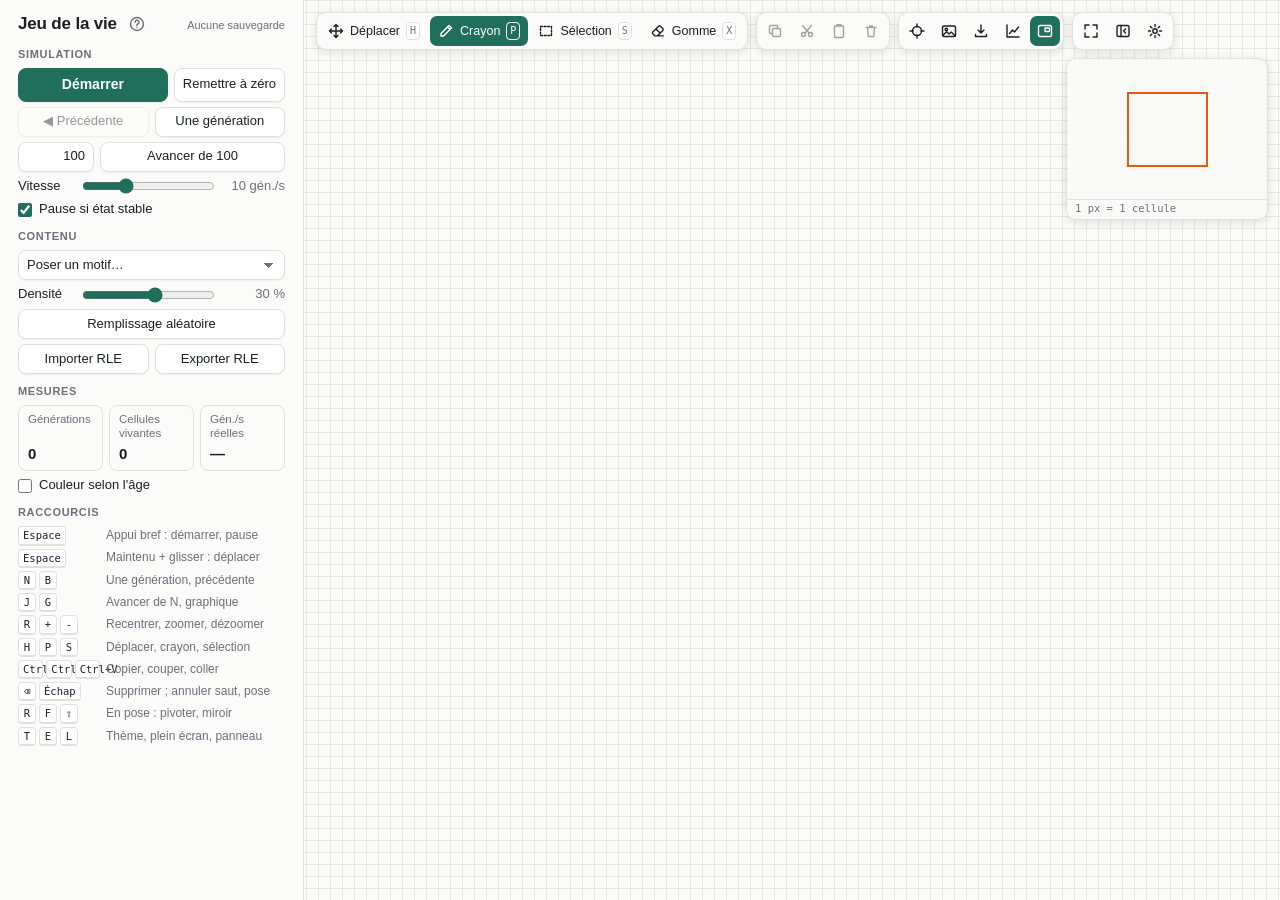
==== commit 8c46ac6a: "Add files via upload" ====
--- a/index.html
+++ b/index.html
@@ -100,6 +100,7 @@
     <main class="stage" id="stage">
       <canvas id="board" aria-label="Grille du jeu de la vie"></canvas>
       <canvas id="overlay" aria-hidden="true"></canvas>
+      <div id="eraser-cursor" class="eraser-cursor" aria-hidden="true" hidden></div>
 
       <div class="hud">
         <div class="toolbar" role="toolbar" aria-label="Outils d'édition">
@@ -116,28 +117,31 @@
               <svg viewBox="0 0 16 16" aria-hidden="true"><rect x="2.5" y="3.5" width="11" height="9" stroke-dasharray="2 1.6"/></svg>
               <span>Sélection</span><kbd>S</kbd>
             </button>
+            <button class="tool" type="button" data-tool="eraser" data-action="tool-eraser" aria-pressed="false">
+              <svg viewBox="0 0 16 16" aria-hidden="true"><path d="M8.6 3.2a1.3 1.3 0 0 1 1.8 0l2.4 2.4a1.3 1.3 0 0 1 0 1.8L7.3 12.9H4.9L2.8 10.8a1.3 1.3 0 0 1 0-1.8zM5.9 5.9l4.2 4.2M7.3 12.9h6"/></svg>
+              <span>Gomme</span><kbd>X</kbd>
+            </button>
           </div>
           <div class="tool-group" role="group" aria-label="Sélection et presse-papiers">
-            <button id="copy" class="tool" type="button" data-action="copy" aria-disabled="true">
+            <button id="copy" class="tool icon" type="button" data-action="copy" aria-disabled="true" aria-label="Copier la sélection">
               <svg viewBox="0 0 16 16" aria-hidden="true"><rect x="5.5" y="5.5" width="8" height="8" rx="1"/><path d="M10.5 5.5v-2a1 1 0 0 0-1-1h-6a1 1 0 0 0-1 1v6a1 1 0 0 0 1 1h2"/></svg>
-              <span>Copier</span>
-            </button>
-            <button id="cut" class="tool" type="button" data-action="cut" aria-disabled="true">
+            </button>
+            <button id="cut" class="tool icon" type="button" data-action="cut" aria-disabled="true" aria-label="Couper la sélection">
               <svg viewBox="0 0 16 16" aria-hidden="true"><circle cx="4.5" cy="11.5" r="2"/><circle cx="11.5" cy="11.5" r="2"/><path d="M6 10 12.5 2.5M10 10 3.5 2.5"/></svg>
-              <span>Couper</span>
-            </button>
-            <button id="paste" class="tool" type="button" data-action="paste" aria-disabled="true">
+            </button>
+            <button id="paste" class="tool icon" type="button" data-action="paste" aria-disabled="true" aria-label="Coller, puis cliquer sur la grille pour poser">
               <svg viewBox="0 0 16 16" aria-hidden="true"><rect x="3.5" y="3" width="9" height="11.5" rx="1"/><path d="M6 3V1.8h4V3"/></svg>
-              <span>Coller</span>
-            </button>
-            <button id="delete" class="tool" type="button" data-action="delete" aria-disabled="true">
+            </button>
+            <button id="delete" class="tool icon" type="button" data-action="delete" aria-disabled="true" aria-label="Supprimer les cellules de la sélection">
               <svg viewBox="0 0 16 16" aria-hidden="true"><path d="M3 4.5h10M6.5 4.5V3h3v1.5M4.5 4.5l.7 9h5.6l.7-9"/></svg>
-              <span>Supprimer</span>
             </button>
           </div>
           <div class="tool-group" role="group" aria-label="Vue">
             <button id="recenter" class="tool icon" type="button" data-action="recenter" aria-label="Recentrer sur les cellules vivantes">
               <svg viewBox="0 0 16 16" aria-hidden="true"><circle cx="8" cy="8" r="4.5"/><path d="M8 1v3M8 12v3M1 8h3M12 8h3"/></svg>
+            </button>
+            <button id="image-import" class="tool icon" type="button" data-action="image-import" aria-label="Importer une image">
+              <svg viewBox="0 0 16 16" aria-hidden="true"><rect x="1.5" y="3" width="13" height="10.5" rx="1.5"/><circle cx="5.3" cy="6.4" r="1.2"/><path d="m2 12.3 3.6-3.6 2.4 2.4 2.2-2.2 4.2 4.2"/></svg>
             </button>
             <button id="export" class="tool icon" type="button" data-action="export" aria-label="Enregistrer l'image de la grille (PNG)">
               <svg viewBox="0 0 16 16" aria-hidden="true"><path d="M8 2v8M5 7l3 3 3-3M2.5 11.5v2h11v-2"/></svg>
@@ -177,6 +181,15 @@
             <svg viewBox="0 0 16 16" aria-hidden="true"><path d="M1.5 8h13M4 6l4-3.5L12 6zM4 10l4 3.5 4-3.5z"/></svg>
           </button>
           <button id="place-done" class="tool" type="button" data-action="place-done"><span>Terminer</span><kbd>Échap</kbd></button>
+        </div>
+
+        <div class="placebar eraser-bar" id="eraser-bar" role="group" aria-label="Taille de la gomme" hidden>
+          <span class="placebar-label">Gomme</span>
+          <label class="visually-hidden" for="eraser-range">Diamètre de la gomme, échelle logarithmique de 1 à 512 cellules</label>
+          <input id="eraser-range" type="range" min="0" max="1000" step="1" value="176">
+          <label class="visually-hidden" for="eraser-size">Diamètre de la gomme en cellules, de 1 à 512</label>
+          <input id="eraser-size" class="input eraser-size" type="number" min="1" max="512" step="1" value="3" inputmode="numeric">
+          <span class="placebar-hint">cellules · ⌥ + molette</span>
         </div>
       </div>
 
@@ -246,6 +259,61 @@
     </ul>
   </section>
 
+  <!-- Import d'image : sélecteur de fichier (bouton, touche I) et fenêtre d'aperçu ; l'image reste dans le navigateur -->
+  <input id="image-file" type="file" accept="image/png,image/jpeg,image/webp,image/gif,image/heic,image/heif,.heic,.heif" hidden>
+  <dialog id="image-dialog" class="dialog image-dialog" aria-labelledby="image-title">
+    <form method="dialog" class="dialog-inner">
+      <header class="dialog-head">
+        <h2 id="image-title">Importer une image</h2>
+        <button class="dialog-close" value="cancel" aria-label="Annuler l'import" title="Annuler (Échap)">×</button>
+      </header>
+      <div class="image-previews">
+        <figure>
+          <img id="image-thumb" alt="Image d'origine">
+          <figcaption id="image-name">Image d'origine</figcaption>
+        </figure>
+        <figure>
+          <canvas id="image-preview" aria-label="Aperçu du résultat en cellules"></canvas>
+          <figcaption><strong id="image-count">0 cellule vivante</strong> <span id="image-grid"></span></figcaption>
+        </figure>
+      </div>
+      <div class="image-settings">
+        <div class="segmented" role="radiogroup" aria-label="Mode de conversion">
+          <label><input type="radio" name="image-mode" value="threshold" checked> Seuil</label>
+          <label><input type="radio" name="image-mode" value="dither"> Tramage</label>
+        </div>
+        <div class="field image-field" id="image-threshold-row">
+          <label for="image-threshold">Seuil</label>
+          <input id="image-threshold" type="range" min="0" max="255" step="1" value="128">
+          <output id="image-threshold-value" for="image-threshold">128</output>
+        </div>
+        <div class="field image-field" id="image-brightness-row" hidden>
+          <label for="image-brightness">Luminosité</label>
+          <input id="image-brightness" type="range" min="-100" max="100" step="1" value="0">
+          <output id="image-brightness-value" for="image-brightness">0</output>
+        </div>
+        <div class="field image-field">
+          <label for="image-width">Largeur</label>
+          <input id="image-width" type="range" min="20" max="1000" step="1" value="200">
+          <output id="image-width-value" for="image-width">200 px</output>
+        </div>
+        <div class="image-checks">
+          <label class="check"><input id="image-invert" type="checkbox"> Inverser</label>
+          <label class="check"><input id="image-mosaic" type="checkbox"> Mosaïque stable</label>
+          <label class="check"><input id="image-replace" type="checkbox" checked> Remplacer la grille actuelle</label>
+        </div>
+        <p id="image-mosaic-note" class="dialog-hint" hidden>Image figée : elle ne bougera pas tant que vous ne la perturbez pas (gomme, crayon).</p>
+        <p id="image-status" class="dialog-hint" aria-live="polite"></p>
+        <p id="image-error" class="dialog-error" role="alert"></p>
+        <p class="dialog-hint image-privacy">L'image reste dans ce navigateur : elle n'est ni envoyée, ni enregistrée. Seules les cellules obtenues entrent dans la grille.</p>
+      </div>
+      <div class="dialog-actions">
+        <button id="image-cancel" class="btn" type="button">Annuler</button>
+        <button id="image-confirm" class="btn btn-primary" type="button">Valider</button>
+      </div>
+    </form>
+  </dialog>
+
   <!-- Légende des boutons (une seule à la fois), remplie et placée par app.js -->
   <div id="tooltip" class="tooltip" role="tooltip" hidden></div>
 
@@ -322,6 +390,8 @@
   <script src="src/detection.js"></script>
   <script src="src/sampling.js"></script>
   <script src="src/theme.js"></script>
+  <script src="src/eraser.js"></script>
+  <script src="src/imageConvert.js"></script>
   <script src="src/persistence.js"></script>
   <script src="src/saveScheduler.js"></script>
   <script src="src/fullscreen.js"></script>
--- a/style.css
+++ b/style.css
@@ -40,6 +40,9 @@
   --tooltip-muted: #b4b9c0;
   --tooltip-border: #1b1f24;
   --tooltip-key: rgba(255, 255, 255, 0.12);
+  /* Contour de la gomme : trait coloré et liseré clair, visibles sur cases vides comme pleines */
+  --eraser-outline: #d6336c;
+  --eraser-halo: rgba(255, 255, 255, 0.85);
 }
 
 /* Thème sombre : choisi dans les Réglages, ou système sombre en mode Auto (attribut posé par la page) */
@@ -81,6 +84,8 @@
   --tooltip-muted: #9aa1ab;
   --tooltip-border: #3a404a;
   --tooltip-key: rgba(255, 255, 255, 0.08);
+  --eraser-outline: #ff8fab;
+  --eraser-halo: rgba(0, 0, 0, 0.7);
 }
 
 :root[data-theme="light"] { color-scheme: light; }
@@ -536,6 +541,7 @@
 #board[data-cursor="grabbing"] { cursor: grabbing; }
 #board[data-cursor="select"] { cursor: crosshair; }
 #board[data-cursor="place"] { cursor: copy; }
+#board[data-cursor="eraser"] { cursor: crosshair; }
 #board[data-cursor="pencil"] {
   cursor: url("data:image/svg+xml;utf8,<svg xmlns='http://www.w3.org/2000/svg' width='24' height='24' viewBox='0 0 24 24'><path d='M3 21l1.6-5.4L16.2 4l3.8 3.8L8.4 19.4z' fill='white' stroke='black' stroke-width='1.4' stroke-linejoin='round'/><path d='M13.6 6.6l3.8 3.8' stroke='black' stroke-width='1.4'/></svg>") 3 21, crosshair;
 }
@@ -635,6 +641,33 @@
 }
 
 .placebar-hint { color: var(--muted); }
+
+/* Gomme : contour du disque effacé, sur son propre calque (jamais dans le canvas ni dans l'image exportée) */
+.eraser-cursor {
+  position: absolute;
+  left: 0;
+  top: 0;
+  border: 1.5px solid var(--eraser-outline);
+  border-radius: 50%;
+  box-shadow: 0 0 0 1px var(--eraser-halo), inset 0 0 0 1px var(--eraser-halo);
+  pointer-events: none;
+}
+
+/* Gomme plus petite que 4 px à l'écran : repère de taille fixe */
+.eraser-cursor.is-marker { border-width: 2px; }
+.eraser-cursor[hidden] { display: none; }
+
+/* Barre de réglage de la gomme, sous la barre d'outils quand la Gomme est choisie */
+.eraser-bar { gap: 8px; padding-right: 10px; }
+.eraser-bar[hidden] { display: none; }
+.eraser-bar input[type="range"] { width: 130px; }
+
+.eraser-size {
+  width: 64px;
+  min-height: 26px;
+  padding: 2px 6px;
+  font-size: 12.5px;
+}
 
 /* Coordonnées de la cellule survolée */
 .coords {
@@ -897,6 +930,79 @@
 
 .dialog-actions .btn { width: auto; padding: 5px 14px; }
 .dialog-actions.start { justify-content: flex-start; }
+
+/* Fenêtre d'import d'image : image d'origine et résultat côte à côte, réglages dessous */
+.image-dialog { width: min(720px, calc(100vw - 32px)); }
+
+.image-previews {
+  display: grid;
+  grid-template-columns: 1fr 1fr;
+  gap: 12px;
+}
+
+.image-previews figure {
+  margin: 0;
+  display: flex;
+  flex-direction: column;
+  gap: 4px;
+  min-width: 0;
+}
+
+#image-thumb, #image-preview {
+  display: block;
+  width: 100%;
+  height: 220px;
+  object-fit: contain;
+  border: 1px solid var(--border);
+  border-radius: 8px;
+  background: var(--cell-dead);
+}
+
+#image-preview { image-rendering: pixelated; }
+
+.image-previews figcaption {
+  font-size: 12px;
+  color: var(--muted);
+  overflow: hidden;
+  text-overflow: ellipsis;
+  white-space: nowrap;
+}
+
+.image-previews figcaption strong { color: var(--text); font-weight: 600; }
+
+.image-settings {
+  display: flex;
+  flex-direction: column;
+  gap: 8px;
+}
+
+.image-field { grid-template-columns: 76px 1fr 62px; }
+.image-field[hidden] { display: none; }
+
+.image-checks {
+  display: flex;
+  flex-wrap: wrap;
+  gap: 6px 18px;
+}
+
+.image-privacy { font-size: 12px; }
+
+/* Fichier glissé au-dessus de la grille */
+.stage.is-dropping::after {
+  content: "Déposez l'image pour l'importer";
+  position: absolute;
+  inset: 12px;
+  display: flex;
+  align-items: center;
+  justify-content: center;
+  border: 2px dashed var(--accent);
+  border-radius: 14px;
+  background: color-mix(in srgb, var(--panel) 80%, transparent);
+  color: var(--text);
+  font-size: 16px;
+  font-weight: 600;
+  pointer-events: none;
+}
 
 /* Fenêtre Réglages */
 .setting {
@@ -1049,6 +1155,8 @@
 /* Fenêtre étroite : panneau au-dessus de la grille, libellés des outils masqués */
 @media (max-width: 720px) {
   .rules-toggle-label { display: inline; }
+  .image-previews { grid-template-columns: 1fr; }
+  #image-thumb, #image-preview { height: 160px; }
   .app { flex-direction: column; }
   .panel {
     flex: 0 0 auto;
